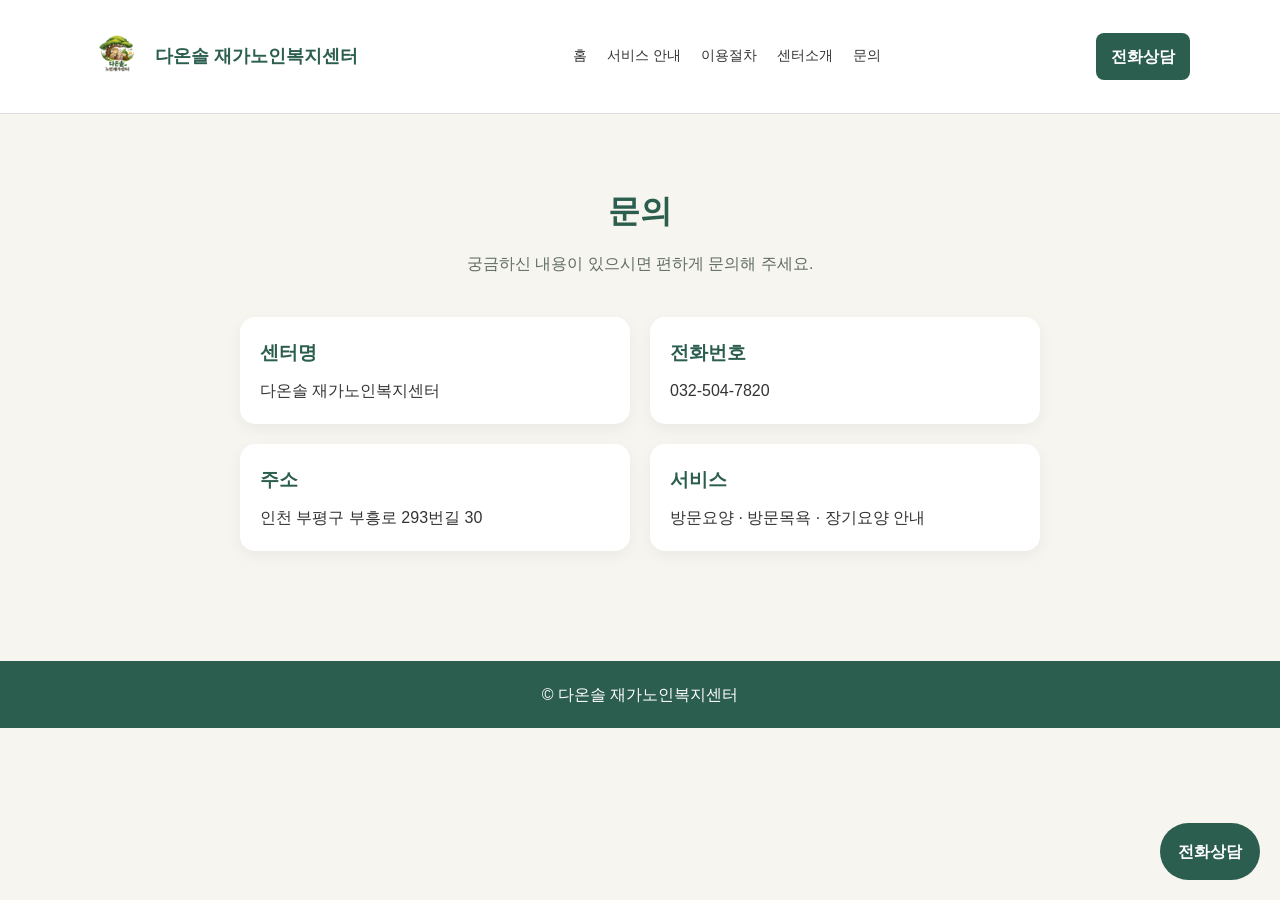
==== contact.html @ ba546891 "홈페이지 다중 페이지 구조로 수정" ====
<!DOCTYPE html>
<html lang="ko">
<head>
  <meta charset="UTF-8" />
  <meta name="viewport" content="width=device-width, initial-scale=1.0" />
  <title>다온솔 재가노인복지센터 | 문의</title>
  <link rel="stylesheet" href="style.css" />
</head>
<body>
  <header class="site-header">
    <div class="container header-inner">
      <a href="index.html" class="logo">
        <img src="images/logo.png" alt="다온솔 재가노인복지센터 로고" class="logo-image" />
        <span class="logo-text">다온솔 재가노인복지센터</span>
      </a>

      <nav class="nav">
        <a href="index.html">홈</a>
        <a href="services.html">서비스 안내</a>
        <a href="process.html">이용절차</a>
        <a href="about.html">센터소개</a>
        <a href="contact.html">문의</a>
      </nav>

      <a href="tel:0325047820" class="header-call-btn">전화상담</a>
    </div>
  </header>

  <main class="sub-page">
    <div class="container">
      <div class="page-title">
        <h1>문의</h1>
        <p>궁금하신 내용이 있으시면 편하게 문의해 주세요.</p>
      </div>

      <div class="contact-box">
        <div class="contact-item">
          <h3>센터명</h3>
          <p>다온솔 재가노인복지센터</p>
        </div>

        <div class="contact-item">
          <h3>전화번호</h3>
          <p><a href="tel:0325047820">032-504-7820</a></p>
        </div>

        <div class="contact-item">
          <h3>주소</h3>
          <p>인천 부평구 부흥로 293번길 30</p>
        </div>

        <div class="contact-item">
          <h3>서비스</h3>
          <p>방문요양 · 방문목욕 · 장기요양 안내</p>
        </div>
      </div>
    </div>
  </main>

  <a href="tel:0325047820" class="floating-call-btn">전화상담</a>

  <footer class="site-footer">
    <div class="container">
      <p>© 다온솔 재가노인복지센터</p>
    </div>
  </footer>
</body>
</html>
---- style.css ----
* {
  margin: 0;
  padding: 0;
  box-sizing: border-box;
}

html {
  scroll-behavior: smooth;
}

body {
  font-family: "Malgun Gothic", "맑은 고딕", Arial, sans-serif;
  line-height: 1.7;
  background: #f7f5ef;
  color: #333;
}

a {
  text-decoration: none;
  color: inherit;
}

img {
  max-width: 100%;
  display: block;
}

.container {
  width: 90%;
  max-width: 1100px;
  margin: auto;
}

/* header */
.site-header {
  background: #ffffff;
  border-bottom: 1px solid #ddd;
  position: sticky;
  top: 0;
  z-index: 1000;
}

.header-inner {
  display: flex;
  justify-content: space-between;
  align-items: center;
  padding: 15px 0;
  gap: 20px;
  flex-wrap: wrap;
}

.logo {
  display: flex;
  align-items: center;
  gap: 10px;
}

.logo-image {
  width: 55px;
}

.logo-text {
  font-weight: 700;
  font-size: 18px;
  color: #2c5e4f;
}

.nav {
  display: flex;
  gap: 20px;
  flex-wrap: wrap;
}

.nav a {
  font-size: 14px;
  color: #333;
}

.nav a:hover {
  color: #2c5e4f;
}

.header-call-btn {
  background: #2c5e4f;
  color: #ffffff;
  padding: 10px 15px;
  border-radius: 8px;
  font-weight: bold;
}

/* main home */
.main-hero {
  min-height: calc(100vh - 100px);
  display: flex;
  align-items: center;
  text-align: center;
  padding: 80px 0;
}

.main-hero-inner {
  max-width: 800px;
}

.main-logo {
  width: 180px;
  margin: 0 auto 24px;
}

.main-title {
  font-size: 2.4rem;
  color: #2c5e4f;
  margin-bottom: 18px;
}

.main-motto {
  font-size: 1.5rem;
  font-weight: 700;
  color: #333;
  margin-bottom: 18px;
}

.main-description {
  font-size: 1.05rem;
  color: #5f6c65;
  max-width: 700px;
  margin: 0 auto 28px;
}

.main-buttons {
  display: flex;
  justify-content: center;
  gap: 14px;
  flex-wrap: wrap;
}

/* common */
.sub-page {
  padding: 70px 0;
}

.page-title {
  text-align: center;
  margin-bottom: 40px;
}

.page-title h1 {
  font-size: 2rem;
  color: #2c5e4f;
  margin-bottom: 12px;
}

.page-title p {
  color: #5f6c65;
}

.btn {
  display: inline-block;
  padding: 12px 20px;
  border-radius: 8px;
  font-weight: bold;
}

.primary {
  background: #2c5e4f;
  color: white;
}

.secondary {
  background: white;
  border: 1px solid #ccc;
  color: #333;
}

.card-grid {
  display: grid;
  gap: 25px;
}

.three {
  grid-template-columns: repeat(3, 1fr);
}

.card {
  background: white;
  padding: 25px;
  border-radius: 15px;
  box-shadow: 0 5px 15px rgba(0,0,0,0.05);
}

.card h3 {
  color: #2c5e4f;
  margin-bottom: 10px;
}

/* steps */
.steps {
  display: grid;
  grid-template-columns: repeat(4, 1fr);
  gap: 20px;
}

.step {
  background: white;
  padding: 20px;
  border-radius: 15px;
  box-shadow: 0 5px 15px rgba(0,0,0,0.05);
}

.step-number {
  display: inline-block;
  background: #2c5e4f;
  color: white;
  padding: 5px 10px;
  border-radius: 20px;
  font-size: 12px;
  margin-bottom: 10px;
}

/* about */
.about-box {
  background: white;
  padding: 30px;
  border-radius: 20px;
  max-width: 850px;
  margin: auto;
  box-shadow: 0 5px 15px rgba(0,0,0,0.05);
}

.about-box p + p {
  margin-top: 16px;
}

/* contact */
.contact-box {
  display: grid;
  grid-template-columns: repeat(2, 1fr);
  gap: 20px;
  max-width: 800px;
  margin: auto;
}

.contact-item {
  background: white;
  padding: 20px;
  border-radius: 15px;
  box-shadow: 0 5px 15px rgba(0,0,0,0.05);
}

.contact-item h3 {
  color: #2c5e4f;
  margin-bottom: 8px;
}

/* floating call */
.floating-call-btn {
  position: fixed;
  bottom: 20px;
  right: 20px;
  background: #2c5e4f;
  color: white;
  padding: 15px 18px;
  border-radius: 30px;
  font-weight: bold;
  z-index: 1200;
}

/* footer */
.site-footer {
  background: #2c5e4f;
  color: white;
  text-align: center;
  padding: 20px 0;
  margin-top: 40px;
}

/* responsive */
@media (max-width: 768px) {
  .header-inner {
    flex-direction: column;
    align-items: flex-start;
  }

  .main-title {
    font-size: 1.8rem;
  }

  .main-motto {
    font-size: 1.2rem;
  }

  .three,
  .steps,
  .contact-box {
    grid-template-columns: 1fr;
  }

  .header-call-btn {
    display: none;
  }

  .floating-call-btn {
    right: 14px;
    bottom: 14px;
    padding: 12px 16px;
  }
}
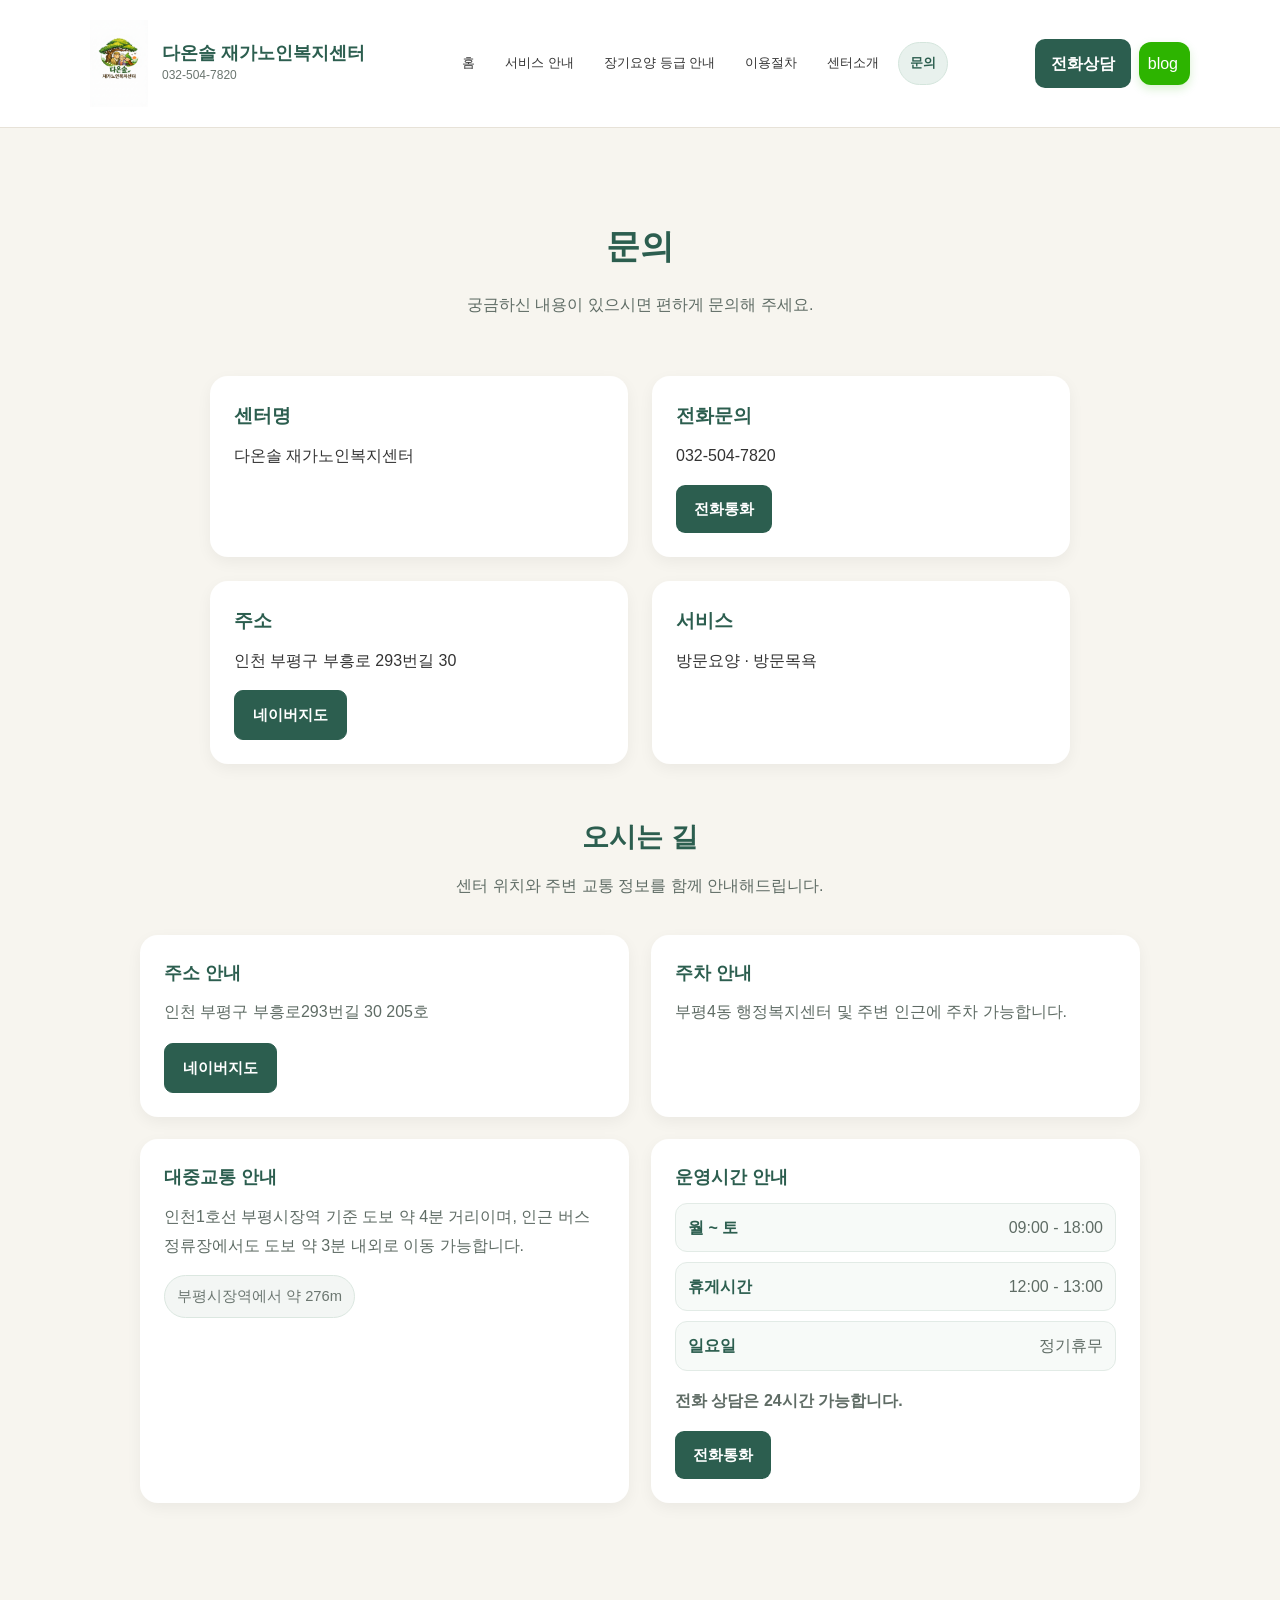
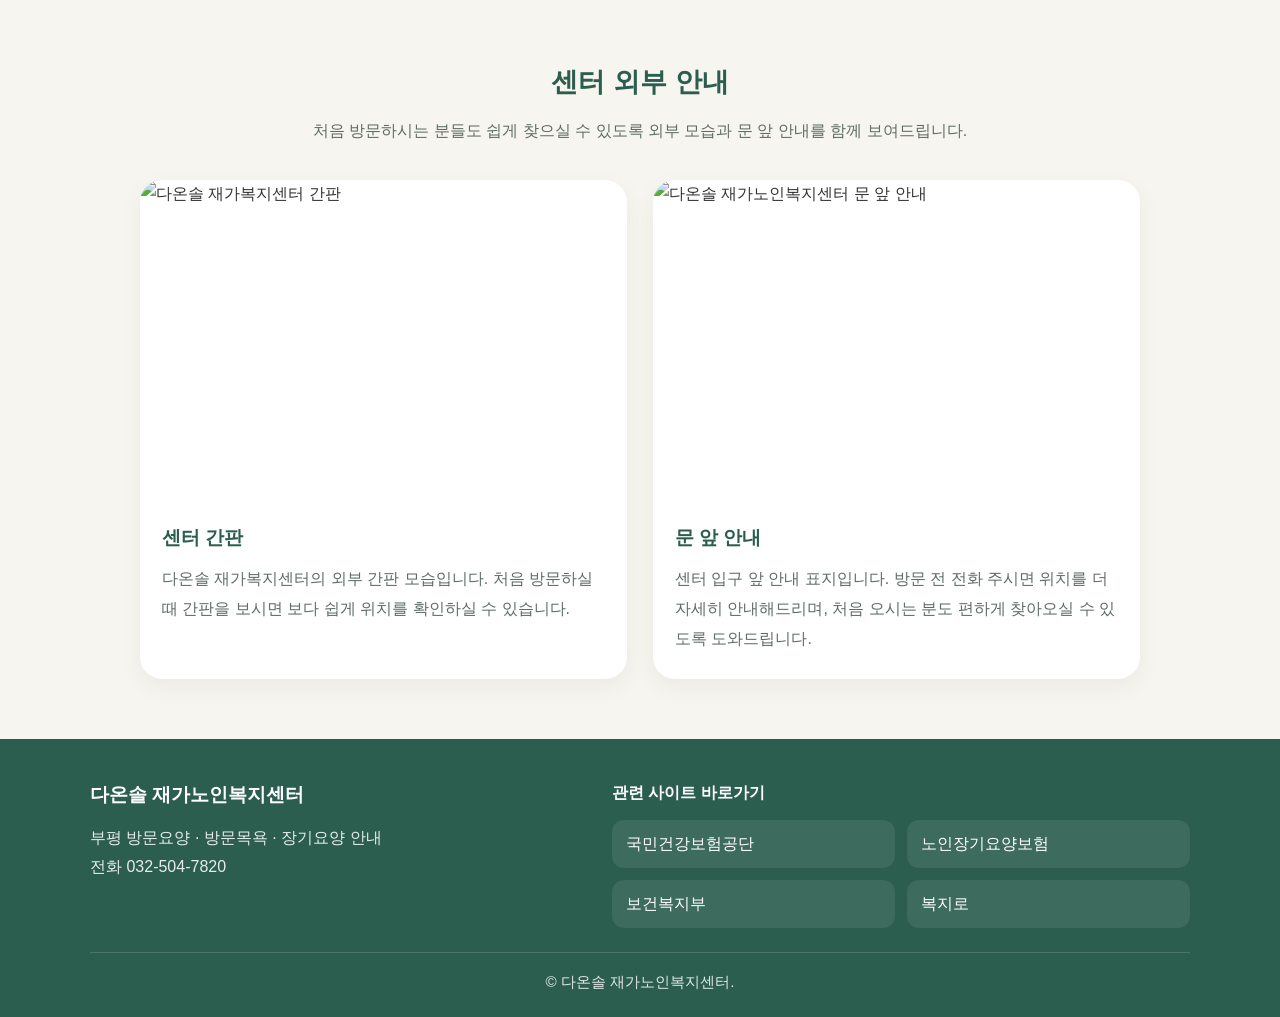
==== commit b3c54ec6: "공단사이트추가" ====
--- a/contact.html
+++ b/contact.html
@@ -11,18 +11,34 @@
     <div class="container header-inner">
       <a href="index.html" class="logo">
         <img src="images/logo.png" alt="다온솔 재가노인복지센터 로고" class="logo-image" />
-        <span class="logo-text">다온솔 재가노인복지센터</span>
+        <div class="logo-group">
+          <span class="logo-text">다온솔 재가노인복지센터</span>
+          <span class="logo-phone">032-504-7820</span>
+        </div>
       </a>
 
       <nav class="nav">
         <a href="index.html">홈</a>
         <a href="services.html">서비스 안내</a>
+        <a href="longterm.html">장기요양 등급 안내</a>
         <a href="process.html">이용절차</a>
         <a href="about.html">센터소개</a>
-        <a href="contact.html">문의</a>
+        <a href="contact.html" class="active">문의</a>
       </nav>
 
-      <a href="tel:0325047820" class="header-call-btn">전화상담</a>
+      <div class="header-actions">
+        <a href="tel:0325047820" class="header-call-btn">전화상담</a>
+        <a
+          href="https://blog.naver.com/korin0123"
+          target="_blank"
+          rel="noopener noreferrer"
+          class="header-blog-btn"
+          aria-label="네이버 블로그"
+          title="네이버 블로그"
+        >
+          <span class="blog-icon">blog</span>
+        </a>
+      </div>
     </div>
   </header>
 
@@ -33,35 +49,161 @@
         <p>궁금하신 내용이 있으시면 편하게 문의해 주세요.</p>
       </div>
 
-      <div class="contact-box">
-        <div class="contact-item">
-          <h3>센터명</h3>
-          <p>다온솔 재가노인복지센터</p>
-        </div>
-
-        <div class="contact-item">
-          <h3>전화번호</h3>
-          <p><a href="tel:0325047820">032-504-7820</a></p>
-        </div>
-
-        <div class="contact-item">
-          <h3>주소</h3>
-          <p>인천 부평구 부흥로 293번길 30</p>
-        </div>
-
-        <div class="contact-item">
-          <h3>서비스</h3>
-          <p>방문요양 · 방문목욕 · 장기요양 안내</p>
-        </div>
-      </div>
+    <div class="contact-box">
+      <div class="contact-item">
+        <h3>센터명</h3>
+        <p>다온솔 재가노인복지센터</p>
+      </div>
+
+      <div class="contact-item">
+        <h3>전화문의</h3>
+        <p>032-504-7820</p>
+        <div class="contact-action">
+          <a href="tel:0325047820" class="contact-btn call-btn">전화통화</a>
+        </div>
+      </div>
+
+      <div class="contact-item">
+        <h3>주소</h3>
+        <p>인천 부평구 부흥로 293번길 30</p>
+        <div class="contact-action">
+          <a
+            href="https://map.naver.com/p/search/%EC%9D%B8%EC%B2%9C%20%EB%B6%80%ED%8F%89%EA%B5%AC%20%EB%B6%80%ED%9D%A5%EB%A1%9C%20293%EB%B2%88%EA%B8%B8%2030"
+            target="_blank"
+            rel="noopener noreferrer"
+            class="contact-btn map-btn solid"
+          >
+            네이버지도
+          </a>
+        </div>
+      </div>
+
+      <div class="contact-item">
+        <h3>서비스</h3>
+        <p>방문요양 · 방문목욕</p>
+      </div>
+    </div>
+
+  <section class="direction-section">
+    <div class="section-subtitle">
+      <h2>오시는 길</h2>
+      <p>센터 위치와 주변 교통 정보를 함께 안내해드립니다.</p>
+    </div>
+
+    <div class="direction-box">
+      <div class="direction-card">
+        <h3>주소 안내</h3>
+        <p>인천 부평구 부흥로293번길 30 205호</p>
+        <div class="contact-action">
+          <a
+            href="https://map.naver.com/p/search/%EC%9D%B8%EC%B2%9C%20%EB%B6%80%ED%8F%89%EA%B5%AC%20%EB%B6%80%ED%9D%A5%EB%A1%9C293%EB%B2%88%EA%B8%B8%2030%20205%ED%98%B8"
+            target="_blank"
+            rel="noopener noreferrer"
+            class="contact-btn map-btn solid"
+          >
+            네이버지도
+          </a>
+        </div>
+      </div>
+
+      <div class="direction-card">
+        <h3>주차 안내</h3>
+        <p>부평4동 행정복지센터 및 주변 인근에 주차 가능합니다.</p>
+      </div>
+
+
+      <div class="direction-card">
+        <h3>대중교통 안내</h3>
+        <p>
+          인천1호선 부평시장역 기준 도보 약 4분 거리이며,
+          인근 버스 정류장에서도 도보 약 3분 내외로 이동 가능합니다.
+        </p>
+        <span class="direction-note">부평시장역에서 약 276m</span>
+      </div>
+
+      <div class="direction-card">
+        <h3>운영시간 안내</h3>
+        <div class="hours-list">
+          <div class="hours-row">
+            <span class="day">월 ~ 토</span>
+            <span class="time">09:00 - 18:00</span>
+          </div>
+          <div class="hours-row">
+            <span class="day">휴게시간</span>
+            <span class="time">12:00 - 13:00</span>
+          </div>
+          <div class="hours-row">
+            <span class="day">일요일</span>
+            <span class="time">정기휴무</span>
+          </div>
+        </div>
+
+        <p class="hours-note">전화 상담은 24시간 가능합니다.</p>
+
+        <div class="contact-action">
+          <a href="tel:0325047820" class="contact-btn call-btn">전화통화</a>
+        </div>
+      </div>
+    </div>
+  </section>
+
     </div>
   </main>
 
-  <a href="tel:0325047820" class="floating-call-btn">전화상담</a>
+    <section class="contact-photo-section">
+      <div class="section-subtitle">
+        <h2>센터 외부 안내</h2>
+        <p>처음 방문하시는 분들도 쉽게 찾으실 수 있도록 외부 모습과 문 앞 안내를 함께 보여드립니다.</p>
+      </div>
+
+      <div class="contact-photo-grid">
+        <div class="contact-photo-card">
+          <img src="images/signboard.jpg" alt="다온솔 재가복지센터 간판" class="contact-photo-image" />
+          <div class="contact-photo-text">
+            <h3>센터 간판</h3>
+            <p>
+              다온솔 재가복지센터의 외부 간판 모습입니다.
+              처음 방문하실 때 간판을 보시면 보다 쉽게 위치를 확인하실 수 있습니다.
+            </p>
+          </div>
+        </div>
+
+        <div class="contact-photo-card">
+          <img src="images/front-door.jpg" alt="다온솔 재가노인복지센터 문 앞 안내" class="contact-photo-image" />
+          <div class="contact-photo-text">
+            <h3>문 앞 안내</h3>
+            <p>
+              센터 입구 앞 안내 표지입니다.
+              방문 전 전화 주시면 위치를 더 자세히 안내해드리며,
+              처음 오시는 분도 편하게 찾아오실 수 있도록 도와드립니다.
+            </p>
+          </div>
+        </div>
+      </div>
+    </section>
+
 
   <footer class="site-footer">
-    <div class="container">
-      <p>© 다온솔 재가노인복지센터</p>
+    <div class="container footer-inner">
+      <div class="footer-brand">
+        <h3>다온솔 재가노인복지센터</h3>
+        <p>부평 방문요양 · 방문목욕 · 장기요양 안내</p>
+        <p>전화 032-504-7820</p>
+      </div>
+
+      <div class="footer-links">
+        <h4>관련 사이트 바로가기</h4>
+        <div class="footer-link-list">
+          <a href="https://www.nhis.or.kr/" target="_blank" rel="noopener noreferrer">국민건강보험공단</a>
+          <a href="https://www.longtermcare.or.kr/" target="_blank" rel="noopener noreferrer">노인장기요양보험</a>
+          <a href="https://www.mohw.go.kr/" target="_blank" rel="noopener noreferrer">보건복지부</a>
+          <a href="https://www.bokjiro.go.kr/" target="_blank" rel="noopener noreferrer">복지로</a>
+        </div>
+      </div>
+    </div>
+
+    <div class="container footer-bottom">
+      <p>© 다온솔 재가노인복지센터.</p>
     </div>
   </footer>
 </body>
--- a/style.css
+++ b/style.css
@@ -31,146 +31,472 @@
   margin: auto;
 }
 
-/* header */
+/* ===== header ===== */
 .site-header {
-  background: #ffffff;
-  border-bottom: 1px solid #ddd;
+  background: rgba(255, 255, 255, 0.96);
+  border-bottom: 1px solid #e7e2d8;
   position: sticky;
   top: 0;
   z-index: 1000;
+  backdrop-filter: blur(8px);
 }
 
 .header-inner {
   display: flex;
   justify-content: space-between;
   align-items: center;
-  padding: 15px 0;
-  gap: 20px;
-  flex-wrap: wrap;
+  padding: 20px 0;
+  gap: 18px;
+  flex-wrap: nowrap;
 }
 
 .logo {
   display: flex;
   align-items: center;
-  gap: 10px;
+  gap: 14px;
+  flex: 0 0 auto;
+  min-width: 0;
 }
 
 .logo-image {
-  width: 55px;
+  width: 58px;
+}
+
+.logo-group {
+  display: flex;
+  flex-direction: column;
+  gap: 3px;
 }
 
 .logo-text {
   font-weight: 700;
   font-size: 18px;
   color: #2c5e4f;
+  line-height: 1.2;
+  white-space: nowrap;
+}
+
+.logo-phone {
+  font-size: 12px;
+  color: #6a756f;
+  line-height: 1.3;
 }
 
 .nav {
   display: flex;
-  gap: 20px;
-  flex-wrap: wrap;
+  align-items: center;
+  justify-content: center;
+  gap: 8px;
+  flex: 1 1 auto;
+  min-width: 0;
+  flex-wrap: nowrap;
 }
 
 .nav a {
-  font-size: 14px;
+  font-size: 13px;
   color: #333;
+  padding: 9px 11px;
+  border-radius: 999px;
+  transition: all 0.2s ease;
+  white-space: nowrap;
 }
 
 .nav a:hover {
   color: #2c5e4f;
+  background: #f1f6f4;
+}
+
+.nav a.active {
+  color: #2c5e4f;
+  font-weight: 700;
+  background: #e8f1ed;
+  border: 1px solid #d4e5dc;
+}
+
+.header-actions {
+  display: flex;
+  align-items: center;
+  gap: 8px;
+  flex: 0 0 auto;
+  white-space: nowrap;
 }
 
 .header-call-btn {
   background: #2c5e4f;
   color: #ffffff;
-  padding: 10px 15px;
-  border-radius: 8px;
-  font-weight: bold;
-}
-
-/* main home */
+  padding: 11px 16px;
+  border-radius: 10px;
+  font-weight: 700;
+  white-space: nowrap;
+  transition: all 0.2s ease;
+}
+
+.header-call-btn:hover {
+  background: #234a3e;
+}
+
+.header-blog-btn {
+  display: inline-flex;
+  align-items: center;
+  gap: 8px;
+  background: #2db400;
+  color: #ffffff;
+  padding: 8px 12px 8px 9px;
+  border-radius: 12px;
+  box-shadow: 0 4px 10px rgba(45, 180, 0, 0.18);
+  transition: all 0.2s ease;
+  white-space: nowrap;
+}
+
+.header-blog-btn:hover {
+  background: #249600;
+  transform: translateY(-1px);
+}
+
+.blog-badge {
+  display: inline-flex;
+  align-items: center;
+  justify-content: center;
+  min-width: 44px;
+  height: 26px;
+  padding: 0 9px;
+  border-radius: 999px;
+  background: #ffffff;
+  color: #2db400;
+  font-size: 11px;
+  font-weight: 800;
+  letter-spacing: 0.3px;
+}
+
+.blog-text {
+  font-size: 13px;
+  font-weight: 700;
+  color: #ffffff;
+  line-height: 1;
+}
+
+/* ===== buttons ===== */
+.btn {
+  display: inline-block;
+  padding: 13px 22px;
+  border-radius: 10px;
+  font-weight: 700;
+  transition: all 0.2s ease;
+}
+
+.primary {
+  background: #2c5e4f;
+  color: #ffffff;
+}
+
+.primary:hover {
+  background: #234a3e;
+}
+
+.secondary {
+  background: #ffffff;
+  border: 1px solid #d7dfda;
+  color: #2f3a34;
+}
+
+.secondary:hover {
+  background: #f5f8f6;
+}
+
+/* ===== main hero ===== */
 .main-hero {
-  min-height: calc(100vh - 100px);
-  display: flex;
+  padding: 110px 0 70px;
+}
+
+.hero-premium-layout {
+  display: grid;
+  grid-template-columns: 1.2fr 0.9fr;
+  gap: 34px;
   align-items: center;
-  text-align: center;
-  padding: 80px 0;
-}
-
-.main-hero-inner {
-  max-width: 800px;
-}
-
-.main-logo {
-  width: 180px;
-  margin: 0 auto 24px;
+}
+
+.hero-premium-text {
+  max-width: 620px;
+}
+
+.hero-badge {
+  display: inline-block;
+  margin-bottom: 20px;
+  padding: 9px 15px;
+  border-radius: 999px;
+  background: #e8f1ed;
+  color: #2c5e4f;
+  font-size: 0.92rem;
+  font-weight: 700;
 }
 
 .main-title {
-  font-size: 2.4rem;
-  color: #2c5e4f;
-  margin-bottom: 18px;
+  font-size: 2.7rem;
+  color: #23473c;
+  margin-bottom: 20px;
+  line-height: 1.3;
 }
 
 .main-motto {
-  font-size: 1.5rem;
+  font-size: 1.55rem;
   font-weight: 700;
   color: #333;
-  margin-bottom: 18px;
+  margin-bottom: 20px;
+  line-height: 1.65;
 }
 
 .main-description {
-  font-size: 1.05rem;
-  color: #5f6c65;
-  max-width: 700px;
-  margin: 0 auto 28px;
+  font-size: 1.06rem;
+  color: #5f6c65;
+  max-width: 580px;
+  margin-bottom: 32px;
+  line-height: 1.95;
 }
 
 .main-buttons {
   display: flex;
+  gap: 16px;
+  flex-wrap: wrap;
+}
+
+.hero-premium-card {
+  background: #ffffff;
+  border-radius: 24px;
+  padding: 34px 30px;
+  box-shadow: 0 12px 28px rgba(0, 0, 0, 0.05);
+  border: 1px solid #ece5d9;
+}
+
+.main-logo {
+  width: 150px;
+  margin: 0 auto 20px;
+}
+
+.hero-premium-card h2 {
+  font-size: 1.35rem;
+  color: #2c5e4f;
+  text-align: center;
+  margin-bottom: 20px;
+}
+
+.hero-feature-list {
+  list-style: none;
+  display: flex;
+  flex-direction: column;
+  gap: 14px;
+  margin-bottom: 24px;
+}
+
+.hero-feature-list li {
+  position: relative;
+  padding-left: 18px;
+  color: #57645d;
+  line-height: 1.8;
+}
+
+.hero-feature-list li::before {
+  content: "•";
+  position: absolute;
+  left: 0;
+  top: 0;
+  color: #2c5e4f;
+  font-weight: 700;
+}
+
+.hero-card-link {
+  display: inline-block;
+  width: 100%;
+  text-align: center;
+  background: #f3f6f4;
+  color: #2c5e4f;
+  padding: 12px 16px;
+  border-radius: 12px;
+  font-weight: 700;
+  border: 1px solid #dbe7e0;
+  transition: all 0.2s ease;
+}
+
+.hero-card-link:hover {
+  background: #eaf2ee;
+}
+
+/* ===== quick info ===== */
+.quick-info-section {
+  padding: 0 0 90px;
+}
+
+.quick-info-card {
+  background: #ffffff;
+  border-radius: 24px;
+  padding: 34px;
+  box-shadow: 0 8px 24px rgba(0, 0, 0, 0.05);
+  max-width: 1000px;
+  margin: 0 auto;
+}
+
+.quick-info-text {
+  text-align: center;
+  margin-bottom: 24px;
+}
+
+.quick-info-label {
+  display: inline-block;
+  margin-bottom: 10px;
+  padding: 8px 14px;
+  border-radius: 999px;
+  background: #e8f1ed;
+  color: #2c5e4f;
+  font-size: 0.92rem;
+  font-weight: 700;
+}
+
+.quick-info-text h2 {
+  font-size: 2rem;
+  color: #2c5e4f;
+  margin-bottom: 14px;
+}
+
+.quick-info-text p {
+  max-width: 760px;
+  margin: 0 auto;
+  color: #5f6c65;
+  line-height: 1.8;
+}
+
+.quick-info-points {
+  display: flex;
   justify-content: center;
-  gap: 14px;
   flex-wrap: wrap;
-}
-
-/* common */
+  gap: 12px;
+  margin-bottom: 26px;
+}
+
+.quick-info-points span {
+  background: #f3f6f4;
+  border: 1px solid #dbe7e0;
+  color: #2c5e4f;
+  padding: 10px 14px;
+  border-radius: 999px;
+  font-size: 0.95rem;
+  font-weight: 700;
+}
+
+.quick-info-action {
+  text-align: center;
+}
+
+/* ===== home trust ===== */
+.home-trust-section {
+  padding: 0 0 90px;
+}
+
+/* ===== photo section ===== */
+.photo-section {
+  padding: 0 0 90px;
+}
+
+.photo-grid {
+  display: grid;
+  grid-template-columns: repeat(2, 1fr);
+  gap: 26px;
+}
+
+.photo-card {
+  background: #ffffff;
+  border-radius: 22px;
+  overflow: hidden;
+  box-shadow: 0 8px 24px rgba(0, 0, 0, 0.05);
+}
+
+.photo-image {
+  width: 100%;
+  height: 320px;
+  object-fit: cover;
+}
+
+.photo-text {
+  padding: 22px 22px 24px;
+}
+
+.photo-text h3 {
+  font-size: 1.18rem;
+  color: #2c5e4f;
+  margin-bottom: 10px;
+}
+
+.photo-text p {
+  color: #5f6c65;
+  line-height: 1.8;
+}
+
+/* ===== home message ===== */
+.home-message-section {
+  padding: 0 0 100px;
+}
+
+.home-message-box {
+  background: #ffffff;
+  border-radius: 24px;
+  padding: 40px 34px;
+  box-shadow: 0 8px 24px rgba(0, 0, 0, 0.05);
+  text-align: center;
+  max-width: 1000px;
+  margin: 0 auto;
+}
+
+.home-message-box h2 {
+  font-size: 2rem;
+  color: #2c5e4f;
+  margin-bottom: 18px;
+  line-height: 1.4;
+}
+
+.home-message-box p {
+  max-width: 780px;
+  margin: 0 auto 26px;
+  color: #5f6c65;
+  line-height: 1.9;
+  font-size: 1.04rem;
+}
+
+/* ===== common ===== */
 .sub-page {
-  padding: 70px 0;
+  padding: 90px 0 100px;
 }
 
 .page-title {
   text-align: center;
-  margin-bottom: 40px;
+  margin-bottom: 56px;
 }
 
 .page-title h1 {
-  font-size: 2rem;
+  font-size: 2.1rem;
+  color: #2c5e4f;
+  margin-bottom: 16px;
+}
+
+.page-title p {
+  color: #5f6c65;
+  line-height: 1.8;
+}
+
+.section-subtitle {
+  text-align: center;
+  margin-bottom: 34px;
+}
+
+.section-subtitle h2 {
+  font-size: 1.7rem;
   color: #2c5e4f;
   margin-bottom: 12px;
 }
 
-.page-title p {
-  color: #5f6c65;
-}
-
-.btn {
-  display: inline-block;
-  padding: 12px 20px;
-  border-radius: 8px;
-  font-weight: bold;
-}
-
-.primary {
-  background: #2c5e4f;
-  color: white;
-}
-
-.secondary {
-  background: white;
-  border: 1px solid #ccc;
-  color: #333;
-}
-
+.section-subtitle p {
+  color: #5f6c65;
+  line-height: 1.8;
+}
+
+/* ===== cards ===== */
 .card-grid {
   display: grid;
   gap: 25px;
@@ -181,126 +507,788 @@
 }
 
 .card {
-  background: white;
-  padding: 25px;
-  border-radius: 15px;
+  background: #ffffff;
+  padding: 30px 28px;
+  border-radius: 18px;
   box-shadow: 0 5px 15px rgba(0,0,0,0.05);
 }
 
 .card h3 {
   color: #2c5e4f;
-  margin-bottom: 10px;
-}
-
-/* steps */
+  margin-bottom: 14px;
+}
+
+.card p {
+  line-height: 1.85;
+  color: #5f6c65;
+}
+
+/* ===== steps ===== */
 .steps {
   display: grid;
   grid-template-columns: repeat(4, 1fr);
-  gap: 20px;
+  gap: 24px;
 }
 
 .step {
-  background: white;
-  padding: 20px;
-  border-radius: 15px;
+  background: #ffffff;
+  padding: 26px 24px;
+  border-radius: 18px;
   box-shadow: 0 5px 15px rgba(0,0,0,0.05);
 }
 
 .step-number {
   display: inline-block;
   background: #2c5e4f;
-  color: white;
+  color: #ffffff;
   padding: 5px 10px;
   border-radius: 20px;
   font-size: 12px;
-  margin-bottom: 10px;
-}
-
-/* about */
+  margin-bottom: 12px;
+}
+
+.step h3 {
+  margin-bottom: 12px;
+  color: #2c5e4f;
+}
+
+.step p {
+  line-height: 1.8;
+  color: #5f6c65;
+}
+
+/* ===== about ===== */
 .about-box {
-  background: white;
-  padding: 30px;
-  border-radius: 20px;
+  background: #ffffff;
+  padding: 38px;
+  border-radius: 22px;
   max-width: 850px;
   margin: auto;
   box-shadow: 0 5px 15px rgba(0,0,0,0.05);
 }
 
 .about-box p + p {
+  margin-top: 18px;
+}
+
+.trust-section {
+  margin-top: 50px;
+}
+
+.trust-grid {
+  display: grid;
+  grid-template-columns: repeat(2, 1fr);
+  gap: 22px;
+  max-width: 1000px;
+  margin: 0 auto;
+}
+
+.trust-card {
+  background: #ffffff;
+  padding: 26px;
+  border-radius: 18px;
+  box-shadow: 0 5px 15px rgba(0,0,0,0.05);
+}
+
+.trust-card h3 {
+  font-size: 1.15rem;
+  color: #2c5e4f;
+  margin-bottom: 12px;
+}
+
+.trust-card p {
+  color: #5f6c65;
+  line-height: 1.8;
+}
+
+.about-photo-section {
+  margin-top: 50px;
+}
+
+.about-photo-card {
+  max-width: 1000px;
+  margin: 0 auto;
+  background: #ffffff;
+  border-radius: 22px;
+  overflow: hidden;
+  box-shadow: 0 8px 24px rgba(0,0,0,0.05);
+}
+
+.about-photo-image {
+  width: 100%;
+  height: 420px;
+  object-fit: cover;
+}
+
+.about-photo-text {
+  padding: 28px 28px 32px;
+}
+
+.about-photo-text h3 {
+  font-size: 1.3rem;
+  color: #2c5e4f;
+  margin-bottom: 14px;
+}
+
+.about-photo-text p {
+  color: #5f6c65;
+  line-height: 1.9;
+}
+
+.about-photo-text p + p {
+  margin-top: 14px;
+}
+
+/* ===== contact ===== */
+.contact-box {
+  display: grid;
+  grid-template-columns: repeat(2, 1fr);
+  gap: 24px;
+  max-width: 860px;
+  margin: auto;
+}
+
+.contact-item {
+  background: #ffffff;
+  padding: 24px;
+  border-radius: 18px;
+  box-shadow: 0 5px 15px rgba(0,0,0,0.05);
+}
+
+.contact-item h3 {
+  color: #2c5e4f;
+  margin-bottom: 10px;
+}
+
+.contact-action {
   margin-top: 16px;
 }
 
-/* contact */
-.contact-box {
+.contact-btn {
+  display: inline-block;
+  padding: 11px 18px;
+  border-radius: 9px;
+  font-weight: 700;
+  font-size: 0.95rem;
+  white-space: nowrap;
+}
+
+.call-btn {
+  background: #2c5e4f;
+  color: #ffffff;
+}
+
+.call-btn:hover {
+  background: #234a3e;
+}
+
+.map-btn {
+  background: #ffffff;
+  color: #2c5e4f;
+  border: 1px solid #2c5e4f;
+}
+
+.map-btn:hover {
+  background: #f1f6f4;
+}
+
+.map-btn.solid {
+  background: #2c5e4f;
+  color: #ffffff;
+  border: 1px solid #2c5e4f;
+}
+
+.map-btn.solid:hover {
+  background: #234a3e;
+}
+
+.direction-section {
+  margin-top: 50px;
+}
+
+.direction-box {
   display: grid;
   grid-template-columns: repeat(2, 1fr);
-  gap: 20px;
-  max-width: 800px;
-  margin: auto;
-}
-
-.contact-item {
-  background: white;
-  padding: 20px;
-  border-radius: 15px;
+  gap: 22px;
+  max-width: 1000px;
+  margin: 0 auto;
+}
+
+.direction-card {
+  background: #ffffff;
+  padding: 24px;
+  border-radius: 18px;
   box-shadow: 0 5px 15px rgba(0,0,0,0.05);
 }
 
-.contact-item h3 {
-  color: #2c5e4f;
-  margin-bottom: 8px;
-}
-
-/* floating call */
-.floating-call-btn {
-  position: fixed;
-  bottom: 20px;
-  right: 20px;
-  background: #2c5e4f;
-  color: white;
-  padding: 15px 18px;
-  border-radius: 30px;
-  font-weight: bold;
-  z-index: 1200;
-}
-
-/* footer */
+.direction-card h3 {
+  font-size: 1.1rem;
+  color: #2c5e4f;
+  margin-bottom: 10px;
+}
+
+.direction-card p {
+  color: #5f6c65;
+  line-height: 1.8;
+  margin-bottom: 14px;
+}
+
+.direction-note {
+  display: inline-block;
+  font-size: 0.92rem;
+  color: #6c7771;
+  background: #f3f6f4;
+  border: 1px solid #dbe7e0;
+  padding: 8px 12px;
+  border-radius: 999px;
+}
+
+.hours-list {
+  display: flex;
+  flex-direction: column;
+  gap: 10px;
+  margin-top: 6px;
+}
+
+.hours-row {
+  display: flex;
+  justify-content: space-between;
+  align-items: center;
+  gap: 14px;
+  padding: 10px 12px;
+  border-radius: 12px;
+  background: #f7faf8;
+  border: 1px solid #e2ebe6;
+}
+
+.hours-row .day {
+  font-weight: 700;
+  color: #2c5e4f;
+}
+
+.hours-row .time {
+  color: #5f6c65;
+  text-align: right;
+}
+
+.hours-note {
+  margin-top: 16px;
+  color: #2c5e4f;
+  font-weight: 700;
+  line-height: 1.8;
+}
+
+.contact-photo-section {
+  margin-top: 56px;
+}
+
+.contact-photo-grid {
+  display: grid;
+  grid-template-columns: repeat(2, 1fr);
+  gap: 26px;
+  max-width: 1000px;
+  margin: 0 auto;
+}
+
+.contact-photo-card {
+  background: #ffffff;
+  border-radius: 22px;
+  overflow: hidden;
+  box-shadow: 0 8px 24px rgba(0,0,0,0.05);
+}
+
+.contact-photo-image {
+  width: 100%;
+  height: 320px;
+  object-fit: cover;
+}
+
+.contact-photo-text {
+  padding: 22px 22px 26px;
+}
+
+.contact-photo-text h3 {
+  font-size: 1.18rem;
+  color: #2c5e4f;
+  margin-bottom: 10px;
+}
+
+.contact-photo-text p {
+  color: #5f6c65;
+  line-height: 1.85;
+}
+
+/* ===== longterm ===== */
+.info-section {
+  margin-top: 56px;
+}
+
+.info-card {
+  background: #ffffff;
+  padding: 34px;
+  border-radius: 20px;
+  box-shadow: 0 5px 15px rgba(0,0,0,0.05);
+}
+
+.info-card.wide {
+  max-width: 900px;
+  margin: 0 auto;
+}
+
+.info-card h2 {
+  color: #2c5e4f;
+  margin-bottom: 14px;
+  font-size: 1.4rem;
+}
+
+.info-card p + p {
+  margin-top: 14px;
+}
+
+.prepare-grid {
+  display: grid;
+  grid-template-columns: repeat(2, 1fr);
+  gap: 22px;
+  max-width: 1000px;
+  margin: 0 auto;
+}
+
+.prepare-card {
+  background: #ffffff;
+  padding: 26px;
+  border-radius: 18px;
+  box-shadow: 0 5px 15px rgba(0,0,0,0.05);
+}
+
+.prepare-card h3 {
+  font-size: 1.15rem;
+  color: #2c5e4f;
+  margin-bottom: 12px;
+}
+
+.prepare-card p {
+  color: #5f6c65;
+  line-height: 1.8;
+}
+
+.cost-box {
+  display: grid;
+  grid-template-columns: repeat(3, 1fr);
+  gap: 22px;
+  max-width: 1000px;
+  margin: 0 auto;
+}
+
+.cost-card {
+  background: #ffffff;
+  padding: 26px;
+  border-radius: 18px;
+  box-shadow: 0 5px 15px rgba(0,0,0,0.05);
+  text-align: center;
+}
+
+.cost-card h3 {
+  font-size: 1.15rem;
+  color: #2c5e4f;
+  margin-bottom: 12px;
+}
+
+.cost-rate {
+  font-size: 1.3rem;
+  font-weight: 700;
+  color: #2c5e4f;
+  margin-bottom: 14px;
+}
+
+.cost-card p:last-child {
+  color: #5f6c65;
+  line-height: 1.8;
+}
+
+.cost-note {
+  max-width: 1000px;
+  margin: 20px auto 0;
+  background: #f3f6f4;
+  border: 1px solid #d9e4de;
+  border-radius: 14px;
+  padding: 18px 20px;
+}
+
+.cost-note p {
+  color: #5f6c65;
+  line-height: 1.8;
+}
+
+.cost-note p + p {
+  margin-top: 8px;
+}
+
+.faq-list {
+  display: flex;
+  flex-direction: column;
+  gap: 18px;
+  max-width: 1000px;
+  margin: 0 auto;
+}
+
+.faq-item {
+  background: #ffffff;
+  border-radius: 18px;
+  padding: 24px 26px;
+  box-shadow: 0 5px 15px rgba(0,0,0,0.05);
+}
+
+.faq-item h3 {
+  font-size: 1.15rem;
+  color: #2c5e4f;
+  margin-bottom: 12px;
+  line-height: 1.5;
+}
+
+.faq-item p {
+  color: #5f6c65;
+  line-height: 1.9;
+}
+
+.contact-highlight {
+  text-align: center;
+  max-width: 1100px;
+  margin: 0 auto;
+  padding: 40px 34px;
+}
+
+.contact-highlight h2 {
+  font-size: 2rem;
+  color: #2c5e4f;
+  margin-bottom: 18px;
+  line-height: 1.4;
+}
+
+.contact-highlight p {
+  max-width: 820px;
+  margin: 0 auto 26px;
+  font-size: 1.05rem;
+  line-height: 1.8;
+  color: #4f5c56;
+  word-break: keep-all;
+}
+
+/* ===== services ===== */
+.service-detail-section {
+  margin-top: 56px;
+}
+
+.service-detail-card {
+  display: grid;
+  grid-template-columns: repeat(2, 1fr);
+  gap: 24px;
+  max-width: 1000px;
+  margin: 0 auto;
+}
+
+.service-detail-text {
+  background: #ffffff;
+  padding: 28px;
+  border-radius: 20px;
+  box-shadow: 0 5px 15px rgba(0,0,0,0.05);
+}
+
+.service-detail-text h3 {
+  font-size: 1.2rem;
+  color: #2c5e4f;
+  margin-bottom: 14px;
+}
+
+.service-list {
+  list-style: none;
+  display: flex;
+  flex-direction: column;
+  gap: 12px;
+}
+
+.service-list li {
+  position: relative;
+  padding-left: 18px;
+  color: #5f6c65;
+  line-height: 1.85;
+}
+
+.service-list li::before {
+  content: "•";
+  position: absolute;
+  left: 0;
+  top: 0;
+  color: #2c5e4f;
+  font-weight: 700;
+}
+
+.service-guide-box {
+  max-width: 1000px;
+  margin: 0 auto;
+  background: #ffffff;
+  padding: 32px;
+  border-radius: 22px;
+  box-shadow: 0 5px 15px rgba(0,0,0,0.05);
+  text-align: center;
+}
+
+.service-guide-box p {
+  max-width: 760px;
+  margin: 0 auto 24px;
+  color: #5f6c65;
+  line-height: 1.9;
+}
+
+.service-case-grid {
+  display: grid;
+  grid-template-columns: repeat(3, 1fr);
+  gap: 22px;
+  max-width: 1000px;
+  margin: 0 auto;
+}
+
+.service-case-card {
+  background: #ffffff;
+  padding: 26px;
+  border-radius: 18px;
+  box-shadow: 0 5px 15px rgba(0,0,0,0.05);
+}
+
+.service-case-card h3 {
+  font-size: 1.15rem;
+  color: #2c5e4f;
+  margin-bottom: 12px;
+}
+
+.service-case-card p {
+  color: #5f6c65;
+  line-height: 1.8;
+}
+
+/* ===== footer ===== */
 .site-footer {
   background: #2c5e4f;
-  color: white;
+  color: #ffffff;
+  margin-top: 60px;
+}
+
+.footer-inner {
+  display: grid;
+  grid-template-columns: 1fr 1.2fr;
+  gap: 40px;
+  padding: 40px 0 24px;
+}
+
+.footer-brand h3 {
+  font-size: 1.2rem;
+  margin-bottom: 12px;
+}
+
+.footer-brand p {
+  color: rgba(255, 255, 255, 0.88);
+  line-height: 1.8;
+}
+
+.footer-links h4 {
+  font-size: 1rem;
+  margin-bottom: 14px;
+}
+
+.footer-link-list {
+  display: grid;
+  grid-template-columns: repeat(2, minmax(0, 1fr));
+  gap: 12px;
+}
+
+.footer-link-list a {
+  display: inline-block;
+  padding: 12px 14px;
+  border-radius: 12px;
+  background: rgba(255, 255, 255, 0.08);
+  color: #ffffff;
+  transition: all 0.2s ease;
+  line-height: 1.5;
+}
+
+.footer-link-list a:hover {
+  background: rgba(255, 255, 255, 0.18);
+  transform: translateY(-1px);
+}
+
+.footer-bottom {
+  border-top: 1px solid rgba(255, 255, 255, 0.15);
+  padding: 16px 0 22px;
   text-align: center;
-  padding: 20px 0;
-  margin-top: 40px;
-}
-
-/* responsive */
+}
+
+.footer-bottom p {
+  color: rgba(255, 255, 255, 0.85);
+  font-size: 0.95rem;
+}
+
+/* ===== responsive ===== */
 @media (max-width: 768px) {
   .header-inner {
     flex-direction: column;
     align-items: flex-start;
-  }
-
-  .main-title {
-    font-size: 1.8rem;
-  }
-
-  .main-motto {
-    font-size: 1.2rem;
-  }
-
+    padding: 18px 0;
+    gap: 16px;
+    flex-wrap: wrap;
+  }
+
+  .nav {
+    flex-wrap: wrap;
+    justify-content: flex-start;
+    gap: 10px;
+  }
+
+  .header-actions {
+    width: 100%;
+    justify-content: flex-start;
+  }
+
+  .logo-image {
+    width: 54px;
+  }
+
+  .logo-text {
+    font-size: 17px;
+  }
+
+  .logo-phone {
+    font-size: 11px;
+  }
+
+  .nav a {
+    font-size: 13px;
+    padding: 7px 11px;
+  }
+
+  .header-blog-btn {
+    padding: 7px 11px 7px 9px;
+  }
+
+  .blog-badge {
+    min-width: 40px;
+    height: 24px;
+    font-size: 10px;
+  }
+
+  .blog-text {
+    font-size: 12px;
+  }
+
+  .hero-premium-layout,
   .three,
   .steps,
-  .contact-box {
+  .contact-box,
+  .prepare-grid,
+  .trust-grid,
+  .direction-box,
+  .cost-box,
+  .photo-grid,
+  .contact-photo-grid,
+  .service-detail-card,
+  .service-case-grid {
     grid-template-columns: 1fr;
   }
 
-  .header-call-btn {
-    display: none;
-  }
-
-  .floating-call-btn {
-    right: 14px;
-    bottom: 14px;
-    padding: 12px 16px;
+  .main-hero {
+    padding: 80px 0 70px;
+  }
+
+  .sub-page {
+    padding: 70px 0 80px;
+  }
+
+  .page-title {
+    margin-bottom: 42px;
+  }
+
+  .main-title {
+    font-size: 1.95rem;
+  }
+
+  .main-motto {
+    font-size: 1.25rem;
+  }
+
+  .main-description {
+    font-size: 1rem;
+  }
+
+  .hero-premium-card,
+  .card,
+  .step,
+  .about-box,
+  .contact-item,
+  .prepare-card,
+  .trust-card,
+  .direction-card,
+  .cost-card,
+  .faq-item,
+  .info-card,
+  .quick-info-card,
+  .home-message-box,
+  .service-detail-text,
+  .service-guide-box,
+  .service-case-card {
+    padding: 24px;
+  }
+
+  .photo-image,
+  .contact-photo-image {
+    height: 240px;
+  }
+
+  .quick-info-text h2,
+  .contact-highlight h2,
+  .home-message-box h2 {
+    font-size: 1.6rem;
+  }
+
+  .quick-info-points {
+    flex-direction: column;
+    align-items: stretch;
+  }
+
+  .quick-info-points span {
+    text-align: center;
+  }
+
+  .contact-btn {
+    width: 100%;
+    text-align: center;
+  }
+
+  .hours-row {
+    flex-direction: column;
+    align-items: flex-start;
+  }
+
+  .hours-row .time {
+    text-align: left;
+  }
+
+  .footer-inner {
+    grid-template-columns: 1fr;
+    gap: 26px;
+    padding: 30px 0 20px;
+  }
+
+  .footer-link-list {
+    grid-template-columns: 1fr;
+  }
+
+  .about-photo-image {
+    height: 260px;
+  }
+
+  .about-photo-text {
+    padding: 22px 22px 26px;
+  }
+
+  .about-photo-text h3 {
+    font-size: 1.15rem;
   }
 }
